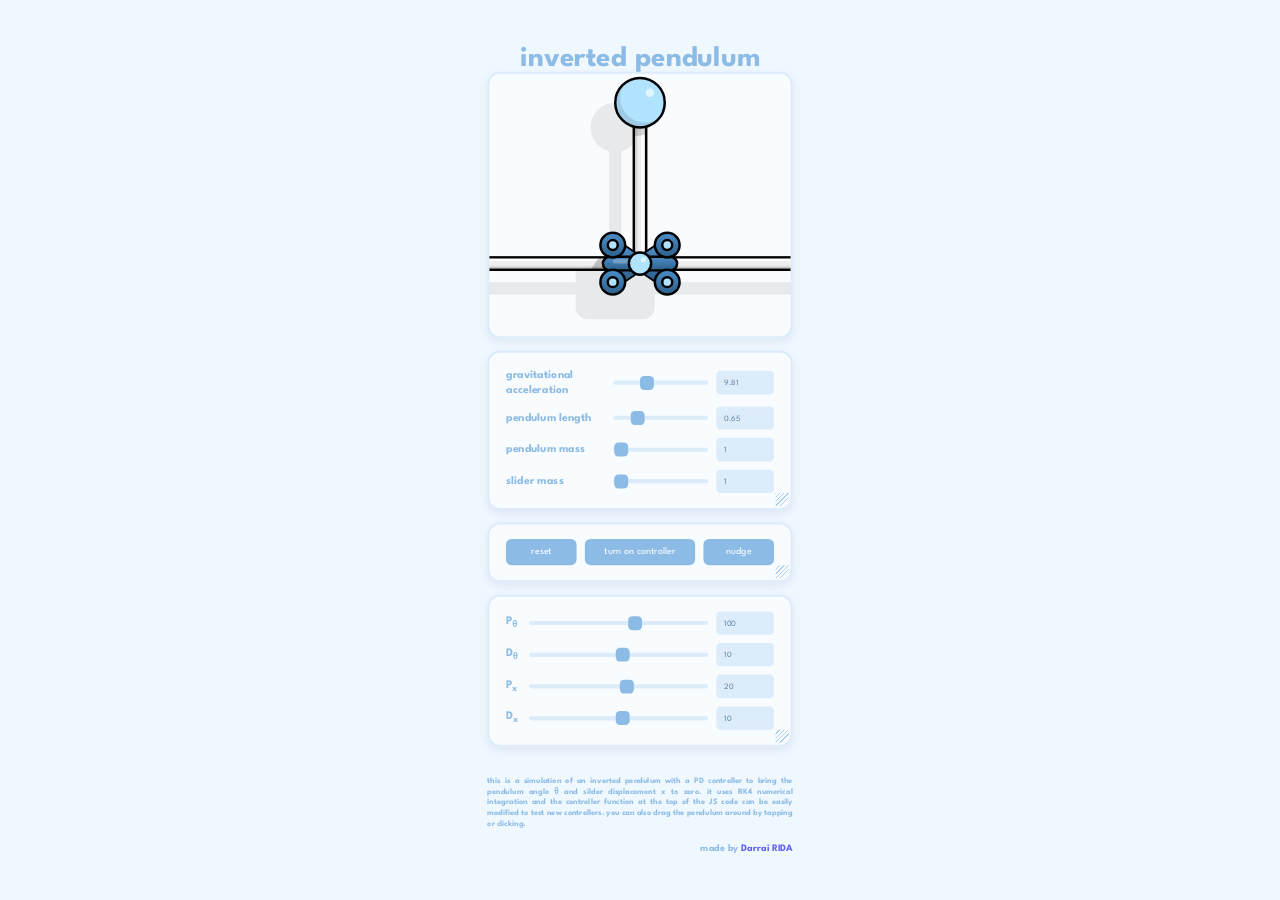
==== inverted-pendulum.html @ f6ae5014 "Redesign cart with four wheels and X frame" ====
<!DOCTYPE HTML>

<html>

<head>
    <link rel="preconnect" href="https://fonts.gstatic.com">
    <link href="https://fonts.googleapis.com/css2?family=Spartan:wght@500&display=swap" rel="stylesheet">
    <link href="inverted-pendulum.css" rel="stylesheet">
</head>

<body>

<div id="background">

    <div id="container">
        
        <h1 id="title"> inverted pendulum </h1>
        
        <div class="control-frame" id="upper-frame">

            <div class="frame-content">

                <div id="upper-sliders"> 
            
                    <p class="left"> gravitational acceleration </p>
                    <input id="g-slider" class="middle" type="range" min="-10" max="50" value="9.81" step="0.01"> </input>
                    <input id="g-input"  type="number" class="right number" step="0.01" value="9.81"> </input>
            
                    <p class="left"> pendulum length </p>
                    <input id="pendulum-length-slider" class="middle" type="range" min="0.01" max="3" value="0.65" step="0.01"> </input>
                    <input id="pendulum-length-input"  type="number" class="right number" step="0.01" value="0.65"> </input>

                    <p class="left"> pendulum mass </p>
                    <input id="pendulum-mass-slider" class="middle" type="range" min="0.01" max="100" value="1" step="0.01"> </input>
                    <input id="pendulum-mass-input"  type="number" class="right number" step="0.01" value="1"> </input>

                    <p class="left"> slider mass </p>
                    <input id="slider-mass-slider" class="middle" type="range" min="0.01" max="100" value="1" step="0.01"> </input>
                    <input id="slider-mass-input"  type="number" class="right number" step="0.01" value="1"> </input>
                    
                    
                </div>

            </div>

            <div class="resize-handle"></div>

        </div>
        
        <div class="control-frame" id="buttons-frame">

            <div class="frame-content">

                <div id="buttons">
                    <button id="reset"> reset </button>
                    <button id="toggle-controller"> turn on controller </button>
                    <button id="nudge"> nudge </button>
                </div>

            </div>

            <div class="resize-handle"></div>

        </div>
        
        <div class="control-frame" id="lower-frame">
            
            <div class="frame-content">

                <div id="lower-sliders">
                
                    <p class="left"> P<sub>θ</sub> </p>
                    <input id="ptheta-slider" type="range" class="middle" min="-500" max="500" value="100" step="1"> </input>
                    <input id="ptheta-input"  type="number" class="right number" step="1" value="100"> </input>
                    
                    <p class="left"> D<sub>θ</sub> </p>
                    <input id="dtheta-slider" type="range" class="middle" min="-200" max="200" value="10" step="1"> </input>
                    <input id="dtheta-input"  type="number" class="right number" step="1" value="10"> </input>
                    
                    <p class="left"> P<sub>x</sub> </p>
                    <input id="px-slider" type="range" class="middle" min="-200" max="200" value="20" step="1"> </input>
                    <input id="px-input"  type="number" class="right number" step="1" value="20"> </input>
                    
                    <p class="left"> D<sub>x</sub> </p>
                    <input id="dx-slider" type="range" class="middle" min="-200" max="200" value="10" step="1"> </input>
                    <input id="dx-input"  type="number" class="right number" step="1" value="10"> </input>
                </div>

            </div>

            <div class="resize-handle"></div>

        </div>

        <p style="margin-top: 2rem; font-size: 1rem;"> this is a simulation of an inverted pendulum with a PD controller to bring the pendulum angle θ and silder displacement x to zero. it uses RK4 numerical integration and the controller function at the top of the JS code can be easily modified to test new controllers. you can also drag the pendulum around by tapping or clicking. </p>

        <p id="bottom-text"> made by <a href="https://github.com/RidaDarrai" target="_blank"> Darrai RIDA </a> </p>

        <div class="control-frame" id="scene-frame">

            <div class="frame-content scene-content">
        <svg width="100" height="100" viewbox="-50 -40 100 50" id="shadow" xmlns="http://www.w3.org/2000/svg" style="pointer-events: none">
            
            <mask id="pendulum-shadow">
                <rect class="pole" x="-12.5" y="-55" width="5" height="65" style="fill: white; stroke: none" transform-origin="-10 10" />
                <circle class="top-circle" cx="-10" cy="10" r="10" style="fill: white; stroke: none" />
                <rect class="slider" x="-26" y="-2.5" width="32" height="25" rx="5" style="fill: white; stroke: none" />
                <rect x="-110" y="7.5" width="200" height="5" style="fill: white; stroke: none" />
            </mask>
            
            <rect x="-300" y="-300" width="600" height="600" mask="url(#pendulum-shadow)" style="stroke: none; fill: rgba(0, 0, 0, 0.07)" />
            
            
        </svg>
           
        <svg width="100" height="100" viewbox="-50 -40 100 50" id="pendulum" xmlns="http://www.w3.org/2000/svg">

            <defs>
                <linearGradient id="slider-gradient" x1="0" y1="0" x2="0" y2="1">
                    <stop offset="0" stop-color="#4d8ec9" />
                    <stop offset="1" stop-color="#2d5f8a" />
                </linearGradient>
            </defs>

            <rect id="rail" x="-100" y="-2.5" width="200" height="5" />
            <line x1="-99.5" y1="-1.5" x2="99.5" y2="-1.5" style="stroke: white; pointer-events: none;" />
            <line x1="-100" y1="1.7" x2="100" y2="1.7" style="stroke: rgba(0, 0, 0, 0.15); pointer-events: none;" />
            
            <mask id="slider-rail-shadow">
                <polygon class="slider" points="-15,-2.5 -15,2.5 -20,2.5 -16.5,-2.5" style="fill: white; stroke: none" />
            </mask>
            
            <rect x="-100" y="-2.5" width="200" height="5" mask="url(#slider-rail-shadow)" style="fill: rgba(0, 0, 0, 0.2); stroke: none; pointer-events: none;" />
            

            <rect class="pole" x="-2.5" y="-65" width="5" height="65" />
            <line class="pole" x1="1" y1="-64" x2="1" y2="0" style="stroke: white" />
            <line class="pole" x1="-1.5" y1="-64" x2="-1.5" y2="0" style="stroke: rgba(0, 0, 0, 0.1);" />

            <clipPath id="pole-shadow-clip">
                <rect class="pole" x="-2.5" y="-70" width="5" height="70" style="fill: black;" />
            </clipPath>


            <mask id="top-circle-shadow">
                <circle cx="0" cy="0" r="10" style="stroke: none; fill: white;" />
                <circle cx="2" cy="-2" r="10" style="stroke: none; fill: black;" />
            </mask>

            <mask id="top-circle-pole-shadow-mask">
                <circle class="top-circle" cx="-1.5" cy="2.5" r="11" style="stroke: none; fill: white;" />
            </mask>

            <rect x="-200" y="-200" width="400" height="400" mask="url(#top-circle-pole-shadow-mask)" clip-path="url(#pole-shadow-clip)" style="fill: rgba(0, 0, 0, 0.15); stroke: none" />

            <circle class="top-circle" id="drag-target" cx="0" cy="0" r="20" style="fill: transparent; stroke: none;" />
            <circle class="top-circle" cx="0" cy="0" r="10" style="fill: #b0e4fE" />
            <circle class="top-circle" cx="4" cy="-4" r="1.7" style="fill: rgba(255, 255, 255, 0.6); stroke: none" />
            <circle class="top-circle" cx="0" cy="0" r="10.5" mask="url(#top-circle-shadow)" style="fill: rgba(0, 0, 0, 0.1)" />


            <mask id="slider-pole-shadow-mask">
                <rect class="slider" x="-18.5" y="-5" width="34.7" height="20" rx="5" style="fill: white; stroke: none" />
            </mask>

            <rect x="-100" y="-100" width="200" height="200" mask="url(#slider-pole-shadow-mask)" clip-path="url(#pole-shadow-clip)" style="fill: rgba(0, 0, 0, 0.15); stroke: none" />
            <g class="slider">

                <line x1="-11" y1="-7.5" x2="11" y2="7.5" style="stroke: black; stroke-width: 6; stroke-linecap: round" />
                <line x1="-11" y1="7.5" x2="11" y2="-7.5" style="stroke: black; stroke-width: 6; stroke-linecap: round" />
                <line x1="-11" y1="-7.5" x2="11" y2="7.5" style="stroke: url(#slider-gradient); stroke-width: 4.5; stroke-linecap: round" />
                <line x1="-11" y1="7.5" x2="11" y2="-7.5" style="stroke: url(#slider-gradient); stroke-width: 4.5; stroke-linecap: round" />

                <rect x="-15" y="-2.75" width="30" height="5.5" rx="2.75" style="fill: url(#slider-gradient); stroke: black" />
                <rect x="-11" y="-1.75" width="9" height="1.75" rx="0.875" style="fill: rgba(255, 255, 255, 0.25); stroke: none" />

                <circle cx="-11" cy="-7.5" r="5" style="fill: url(#slider-gradient); stroke: black" />
                <circle cx="-11" cy="-7.5" r="2" style="fill: #b0e4fE; stroke: black" />
                <circle cx="11" cy="-7.5" r="5" style="fill: url(#slider-gradient); stroke: black" />
                <circle cx="11" cy="-7.5" r="2" style="fill: #b0e4fE; stroke: black" />
                <circle cx="-11" cy="7.5" r="5" style="fill: url(#slider-gradient); stroke: black" />
                <circle cx="-11" cy="7.5" r="2" style="fill: #b0e4fE; stroke: black" />
                <circle cx="11" cy="7.5" r="5" style="fill: url(#slider-gradient); stroke: black" />
                <circle cx="11" cy="7.5" r="2" style="fill: #b0e4fE; stroke: black" />

                <circle cx="0" cy="0" r="4.5" style="fill: #b0e4fE; stroke: black" />
                <circle cx="1.4" cy="-1.6" r="1.1" style="fill: rgba(255, 255, 255, 0.6); stroke: none" />

            </g>

        </svg>

            </div>

        </div>

    </div>
</div>

<script type="text/javascript" src="inverted-pendulum.js"> </script>

</body>
</html>
---- inverted-pendulum.css ----
* {
    margin: 0;
    padding: 0;
    font-family: 'Spartan', sans-serif;
    user-select: none;
    box-sizing: border-box;
    touch-action: none;
    -webkit-tap-highlight-color: rgba(0, 0, 0, 0);
}

body {
    display: grid;
}

#background {
    display: grid;
    background-color: AliceBlue;
    width: 100vw;
    height: 100vh;
    overflow: hidden;
    justify-self: center;
    align-self: center;
    justify-content: center;
    align-content: center;
}

#container {
    justify-self: center;
    align-self: center;
    width: 37rem;
    height: min-content;
    display: grid;
    transform: scale(1);
}

#title {
    grid-row: 1;
    grid-column: 1;
    justify-self: center;
    font-size: 3.5rem;
    white-space: nowrap;
    color: #8CBCE5;
}

#buttons {
    display: grid;
    width: 100%;
    justify-self: stretch;
    grid-template-columns: auto auto auto;
    grid-gap: 1rem;
    white-space: nowrap;
}

button {
    min-width: 6rem;
    font-size: 1.2rem;
    color: white;
    background-color: #8CBCE5;
    padding: 0.8rem;
    border-radius: 0.7rem;
    border: none;
    cursor: pointer;
    border: 0.25rem solid #8CBCE5;
}

button:hover {
    border: 0.25rem solid #7ea9ce;
}

button:active {
    background: #6387A7;
}

button:focus {
    outline: none;
    border: 0.25rem solid #6387A7;
}

#upper-sliders {
    width: 100%;
    display: grid;
    grid-gap: 1rem;
    grid-template-columns: 12rem auto 7rem;
    align-items: center;
}

#lower-sliders {
    width: 100%;
    display: grid;
    grid-gap: 1rem;
    grid-template-columns: 1.8rem auto 7rem;
    align-items: center;
}

.control-frame {
    background-color: rgba(255, 255, 255, 0.65);
    border: 0.25rem solid #DDECFB;
    border-radius: 1.5rem;
    margin-bottom: 1.5rem;
    box-shadow: 0 0.4rem 1.2rem rgba(99, 135, 167, 0.15);
    position: relative;
    z-index: 1;
    cursor: grab;
    transform: translate(0px, 0px);
    overflow: hidden;
    min-width: 18rem;
    min-height: 5rem;
    display: flex;
    align-items: center;
    justify-content: center;
}

.frame-content {
    flex: 0 0 auto;
    width: 36.5rem;
    padding: 1.8rem 2rem;
    transform-origin: center center;
}

#scene-frame {
    grid-row: 2;
}

.scene-content {
    display: grid;
    padding-top: 7rem;
}

.control-frame.dragging {
    cursor: grabbing;
    z-index: 100;
    box-shadow: 0 1rem 2.5rem rgba(99, 135, 167, 0.3);
}

#buttons-frame {
    min-width: 26rem;
}

.resize-handle {
    position: absolute;
    right: 3px;
    bottom: 3px;
    width: 1.6rem;
    height: 1.6rem;
    border-bottom-right-radius: 1.35rem;
    cursor: nwse-resize;
    touch-action: none;
    z-index: 5;
    opacity: 0.7;
    background-image: repeating-linear-gradient(
        -45deg,
        #8CBCE5 0, #8CBCE5 2px,
        transparent 2px, transparent 6px
    );
}

.resize-handle:hover {
    opacity: 1;
}

#lower-sliders .left,
#upper-sliders .left {
    grid-column: 1;
}

#lower-sliders .middle,
#upper-sliders .middle {
    grid-column: 2;
    min-width: 1rem;
}

#lower-sliders .right,
#upper-sliders .right {
    grid-column: 3;
}

p {
    font-size: 1.4rem;
    font-weight: bold;
    color: #8CBCE5;
    text-align: justify;
    line-height: 1.32;
}

input[type="number"] {
    font-size: 1rem;
    padding: 0.8rem 0.7rem 0.6rem 0.7rem;
    border-radius: 0.5rem;
    text-align: left;
    background-color: #DDECFB;
    border: 0.25rem solid #DDECFB;
    color: #6387A7;
}

input[type="number"]:hover {
    border: 0.25rem solid #C9DFF4;
}

input[type="number"]:focus {
    outline: none;
    border: 0.25rem solid #8AB1D6;
}

#bottom-text {
    margin-top: 1.5rem;
    justify-self: right;
    font-size: 1.2rem;
}

a {
    text-decoration: none;
    opacity: 0.6;
}

input[type=range] {
    -webkit-appearance: none; /* Hides the slider so that custom slider can be made */
    width: 100%; /* Specific width is required for Firefox. */
    background: transparent; /* Otherwise white in Chrome */
    height: 1.5rem;
    box-shadow: none;
}

input[type=range]::-webkit-slider-thumb {
    -webkit-appearance: none;
}

input[type=range]:focus {
    outline: none;
}

input[type=range]::-ms-track {
    width: 100%;
    cursor: pointer;

    /* Hides the slider so custom styles can be added */
    background: transparent; 
    border-color: transparent;
    color: transparent;
}

/* Special styling for WebKit/Blink */
input[type=range]::-webkit-slider-thumb {
    -webkit-appearance: none;
    height: 1.7rem;
    width: 1.7rem;
    border-radius: 0.5rem;
    background-color: #8CBCE5;
    cursor: pointer;
    margin-top: -0.6rem; /* You need to specify a margin in Chrome, but in Firefox and IE it is automatic */
}
   
input[type=range]:hover::-webkit-slider-thumb {
    border: 0.25rem solid rgba(0, 0, 0, 0.1);
}

input[type=range]:focus::-webkit-slider-thumb {
    border: 0.25rem solid #6387A7;
}

input[type=range]::-webkit-slider-runnable-track {
  width: 100%;
  height: 0.5rem;
  cursor: pointer;
  background-color: #DDECFB;
  border-radius: 0.5rem;
}

/* All the same stuff for Firefox */
input[type=range]::-moz-range-thumb {    
    height: 1.2rem;
    width: 1.2rem;
    border-radius: 0.5rem;
    background-color: #8CBCE5;
    cursor: pointer;
    border: 0.25rem solid #8CBCE5;
    box-shadow: none;
}
   
input[type=range]:hover::-moz-range-thumb {
    border: 0.25rem solid rgba(0, 0, 0, 0.1);
}

input[type=range]:focus::-moz-range-thumb {
    border: 0.25rem solid #6387A7;
}

input[type=range]::-moz-range-track {
    width: 100%;
    height: 0.5rem;
    cursor: pointer;
    background-color: #DDECFB;
    border-radius: 0.5rem;
    box-shadow: none;
}

svg {
    justify-self: center;
    grid-column: 1;
    grid-row: 1;
    width: 30rem;
    height: 23rem;
    overflow: visible;
    pointer-events: none;
}

svg * {
    fill: #eee;
    stroke-width: 1;
    stroke: black;
}

.top-circle {
    transform: translateX( 0px ) translateY( -65px );
}

#drag-target {
    pointer-events: auto;
}
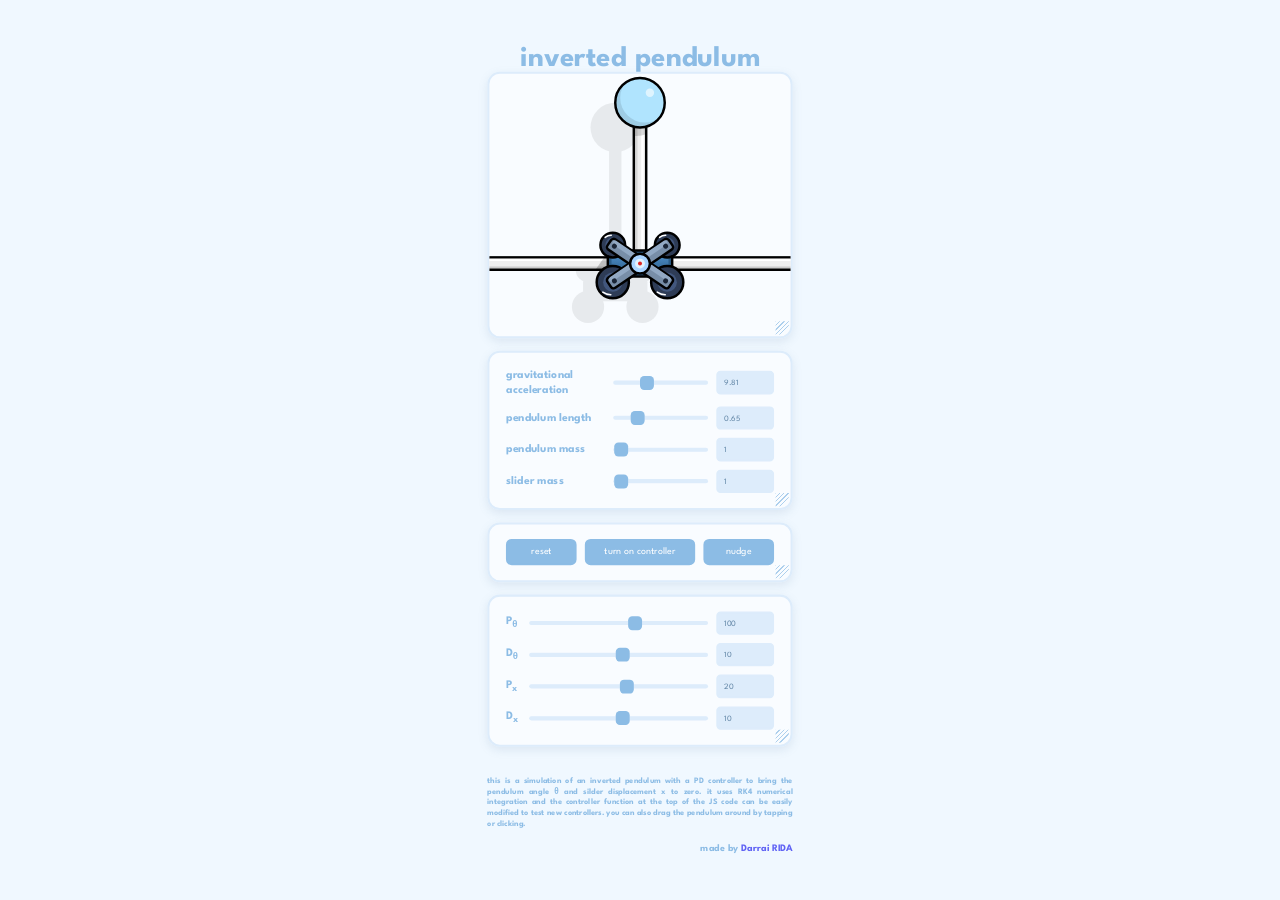
==== commit b8864af5: "Fix scene card shadows and enlarge bottom wheels" ====
--- a/inverted-pendulum.html
+++ b/inverted-pendulum.html
@@ -104,8 +104,11 @@
             <mask id="pendulum-shadow">
                 <rect class="pole" x="-12.5" y="-55" width="5" height="65" style="fill: white; stroke: none" transform-origin="-10 10" />
                 <circle class="top-circle" cx="-10" cy="10" r="10" style="fill: white; stroke: none" />
-                <rect class="slider" x="-26" y="-2.5" width="32" height="25" rx="5" style="fill: white; stroke: none" />
-                <rect x="-110" y="7.5" width="200" height="5" style="fill: white; stroke: none" />
+                <rect class="slider" x="-23" y="4.75" width="26" height="10.5" rx="2.75" style="fill: white; stroke: none" />
+                <circle class="slider" cx="-21" cy="2.5" r="5" style="fill: white; stroke: none" />
+                <circle class="slider" cx="1" cy="2.5" r="5" style="fill: white; stroke: none" />
+                <circle class="slider" cx="-21" cy="17.5" r="6.5" style="fill: white; stroke: none" />
+                <circle class="slider" cx="1" cy="17.5" r="6.5" style="fill: white; stroke: none" />
             </mask>
             
             <rect x="-300" y="-300" width="600" height="600" mask="url(#pendulum-shadow)" style="stroke: none; fill: rgba(0, 0, 0, 0.07)" />
@@ -127,7 +130,7 @@
             <line x1="-100" y1="1.7" x2="100" y2="1.7" style="stroke: rgba(0, 0, 0, 0.15); pointer-events: none;" />
             
             <mask id="slider-rail-shadow">
-                <polygon class="slider" points="-15,-2.5 -15,2.5 -20,2.5 -16.5,-2.5" style="fill: white; stroke: none" />
+                <polygon class="slider" points="-13,-2.5 -13,2.5 -18,2.5 -14.5,-2.5" style="fill: white; stroke: none" />
             </mask>
             
             <rect x="-100" y="-2.5" width="200" height="5" mask="url(#slider-rail-shadow)" style="fill: rgba(0, 0, 0, 0.2); stroke: none; pointer-events: none;" />
@@ -166,31 +169,58 @@
             <rect x="-100" y="-100" width="200" height="200" mask="url(#slider-pole-shadow-mask)" clip-path="url(#pole-shadow-clip)" style="fill: rgba(0, 0, 0, 0.15); stroke: none" />
             <g class="slider">
 
-                <line x1="-11" y1="-7.5" x2="11" y2="7.5" style="stroke: black; stroke-width: 6; stroke-linecap: round" />
-                <line x1="-11" y1="7.5" x2="11" y2="-7.5" style="stroke: black; stroke-width: 6; stroke-linecap: round" />
-                <line x1="-11" y1="-7.5" x2="11" y2="7.5" style="stroke: url(#slider-gradient); stroke-width: 4.5; stroke-linecap: round" />
-                <line x1="-11" y1="7.5" x2="11" y2="-7.5" style="stroke: url(#slider-gradient); stroke-width: 4.5; stroke-linecap: round" />
-
-                <rect x="-15" y="-2.75" width="30" height="5.5" rx="2.75" style="fill: url(#slider-gradient); stroke: black" />
-                <rect x="-11" y="-1.75" width="9" height="1.75" rx="0.875" style="fill: rgba(255, 255, 255, 0.25); stroke: none" />
-
-                <circle cx="-11" cy="-7.5" r="5" style="fill: url(#slider-gradient); stroke: black" />
-                <circle cx="-11" cy="-7.5" r="2" style="fill: #b0e4fE; stroke: black" />
-                <circle cx="11" cy="-7.5" r="5" style="fill: url(#slider-gradient); stroke: black" />
-                <circle cx="11" cy="-7.5" r="2" style="fill: #b0e4fE; stroke: black" />
-                <circle cx="-11" cy="7.5" r="5" style="fill: url(#slider-gradient); stroke: black" />
-                <circle cx="-11" cy="7.5" r="2" style="fill: #b0e4fE; stroke: black" />
-                <circle cx="11" cy="7.5" r="5" style="fill: url(#slider-gradient); stroke: black" />
-                <circle cx="11" cy="7.5" r="2" style="fill: #b0e4fE; stroke: black" />
-
-                <circle cx="0" cy="0" r="4.5" style="fill: #b0e4fE; stroke: black" />
-                <circle cx="1.4" cy="-1.6" r="1.1" style="fill: rgba(255, 255, 255, 0.6); stroke: none" />
+                <rect x="-13" y="-5.25" width="26" height="10.5" rx="2.75" style="fill: #2d5f8a; stroke: black" />
+                <rect x="-11.5" y="-3.7" width="23" height="7.4" rx="1.5" style="fill: url(#slider-gradient); stroke: none" />
+
+                <g transform="translate(-11, -7.5)">
+                    <circle r="5" style="fill: #2E3C56; stroke: black" />
+                    <circle r="3" style="fill: #42577D; stroke: none" />
+                    <circle r="1" style="fill: #111827; stroke: none" />
+                    <path d="M -3.1 -3.1 A 4.2 4.2 0 0 1 -0.6 -3.9" style="fill: none; stroke: white; stroke-width: 0.6; stroke-linecap: round" />
+                </g>
+                <g transform="translate(11, -7.5)">
+                    <circle r="5" style="fill: #2E3C56; stroke: black" />
+                    <circle r="3" style="fill: #42577D; stroke: none" />
+                    <circle r="1" style="fill: #111827; stroke: none" />
+                    <path d="M -3.1 -3.1 A 4.2 4.2 0 0 1 -0.6 -3.9" style="fill: none; stroke: white; stroke-width: 0.6; stroke-linecap: round" />
+                </g>
+                <g transform="translate(-11, 7.5)">
+                    <circle r="6.5" style="fill: #2E3C56; stroke: black" />
+                    <circle r="3.9" style="fill: #42577D; stroke: none" />
+                    <circle r="1.3" style="fill: #111827; stroke: none" />
+                    <path d="M -4.03 4.03 A 5.46 5.46 0 0 0 -0.78 5.07" style="fill: none; stroke: white; stroke-width: 0.6; stroke-linecap: round" />
+                </g>
+                <g transform="translate(11, 7.5)">
+                    <circle r="6.5" style="fill: #2E3C56; stroke: black" />
+                    <circle r="3.9" style="fill: #42577D; stroke: none" />
+                    <circle r="1.3" style="fill: #111827; stroke: none" />
+                    <path d="M -4.03 4.03 A 5.46 5.46 0 0 0 -0.78 5.07" style="fill: none; stroke: white; stroke-width: 0.6; stroke-linecap: round" />
+                </g>
+
+                <g transform="rotate(34.1)">
+                    <rect x="-15" y="-2.5" width="30" height="5" rx="1.25" style="fill: #788EA8; stroke: black" />
+                    <rect x="-14" y="-2.25" width="28" height="2" rx="1" style="fill: #92A9C4; stroke: none" />
+                    <circle cx="-12.5" r="1" style="fill: #1A2536; stroke: none" />
+                    <circle cx="12.5" r="1" style="fill: #1A2536; stroke: none" />
+                </g>
+                <g transform="rotate(-34.1)">
+                    <rect x="-15" y="-2.5" width="30" height="5" rx="1.25" style="fill: #788EA8; stroke: black" />
+                    <rect x="-14" y="-2.25" width="28" height="2" rx="1" style="fill: #92A9C4; stroke: none" />
+                    <circle cx="-12.5" r="1" style="fill: #1A2536; stroke: none" />
+                    <circle cx="12.5" r="1" style="fill: #1A2536; stroke: none" />
+                </g>
+
+                <circle r="4" style="fill: #A8D3FF; stroke: black" />
+                <circle r="2" style="fill: #E0F2FE; stroke: none" />
+                <circle r="0.8" style="fill: #DC2626; stroke: none" />
 
             </g>
 
         </svg>
 
             </div>
+
+            <div class="resize-handle"></div>
 
         </div>
 
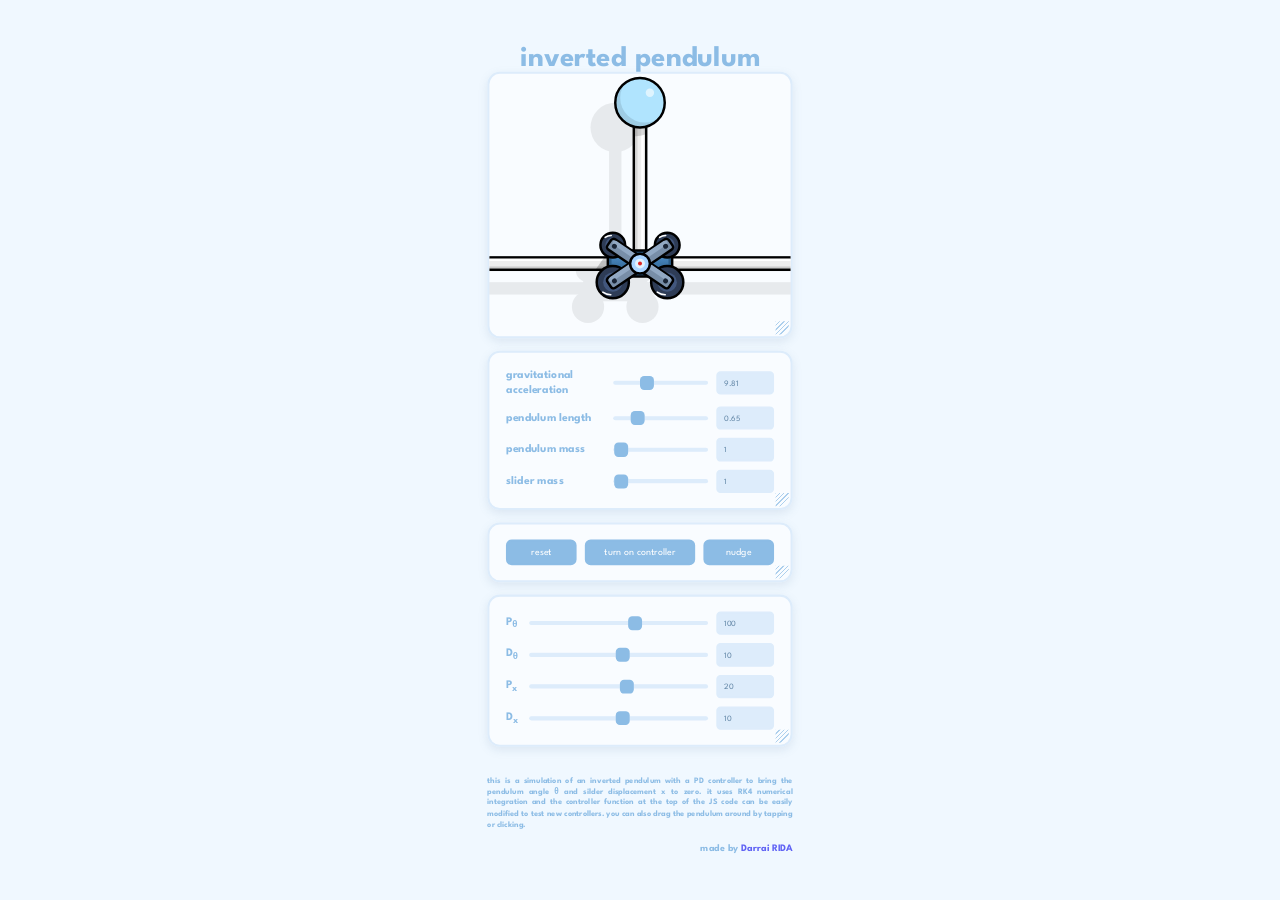
==== commit 0f545918: "Add rail shadow and decouple panels so they resize from center independently" ====
--- a/inverted-pendulum.html
+++ b/inverted-pendulum.html
@@ -109,6 +109,7 @@
                 <circle class="slider" cx="1" cy="2.5" r="5" style="fill: white; stroke: none" />
                 <circle class="slider" cx="-21" cy="17.5" r="6.5" style="fill: white; stroke: none" />
                 <circle class="slider" cx="1" cy="17.5" r="6.5" style="fill: white; stroke: none" />
+                <rect class="rail" x="-110" y="7.5" width="200" height="5" style="fill: white; stroke: none" />
             </mask>
             
             <rect x="-300" y="-300" width="600" height="600" mask="url(#pendulum-shadow)" style="stroke: none; fill: rgba(0, 0, 0, 0.07)" />
--- a/inverted-pendulum.css
+++ b/inverted-pendulum.css
@@ -28,8 +28,10 @@
     justify-self: center;
     align-self: center;
     width: 37rem;
+    grid-template-columns: 37rem;
     height: min-content;
     display: grid;
+    align-items: center;
     transform: scale(1);
 }
 
@@ -108,6 +110,7 @@
     display: flex;
     align-items: center;
     justify-content: center;
+    justify-self: center;
 }
 
 .frame-content {
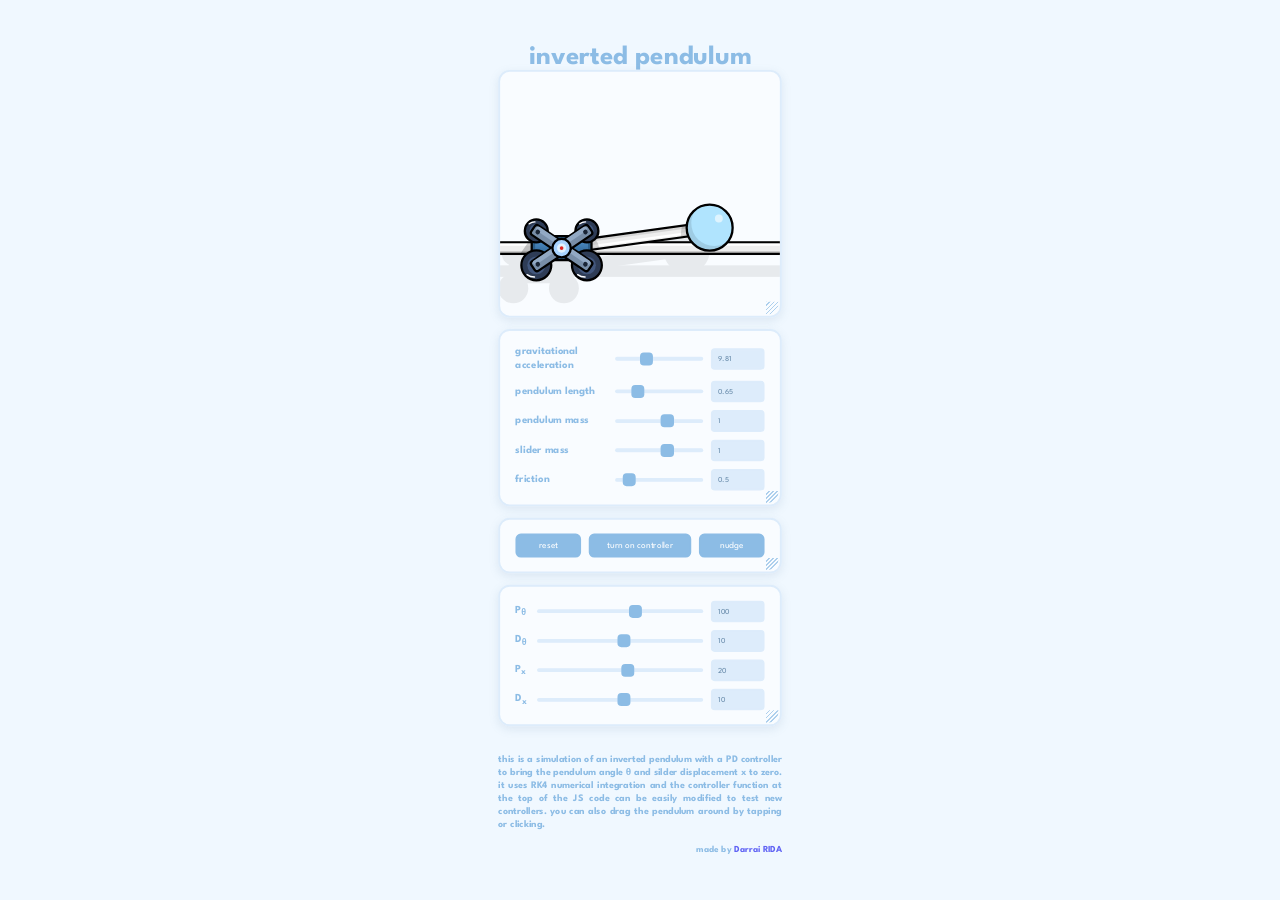
==== commit 8ff54f62: "Add friction slider with passive pendulum and cart damping" ====
--- a/inverted-pendulum.html
+++ b/inverted-pendulum.html
@@ -37,6 +37,10 @@
                     <p class="left"> slider mass </p>
                     <input id="slider-mass-slider" class="middle" type="range" min="0.01" max="100" value="1" step="0.01"> </input>
                     <input id="slider-mass-input"  type="number" class="right number" step="0.01" value="1"> </input>
+
+                    <p class="left"> friction </p>
+                    <input id="friction-slider" class="middle" type="range" min="0" max="5" value="0.5" step="0.01"> </input>
+                    <input id="friction-input"  type="number" class="right number" step="0.01" value="0.5"> </input>
                     
                     
                 </div>
@@ -92,7 +96,7 @@
 
         </div>
 
-        <p style="margin-top: 2rem; font-size: 1rem;"> this is a simulation of an inverted pendulum with a PD controller to bring the pendulum angle θ and silder displacement x to zero. it uses RK4 numerical integration and the controller function at the top of the JS code can be easily modified to test new controllers. you can also drag the pendulum around by tapping or clicking. </p>
+        <p style="margin-top: 2rem; font-size: 1.3rem;"> this is a simulation of an inverted pendulum with a PD controller to bring the pendulum angle θ and silder displacement x to zero. it uses RK4 numerical integration and the controller function at the top of the JS code can be easily modified to test new controllers. you can also drag the pendulum around by tapping or clicking. </p>
 
         <p id="bottom-text"> made by <a href="https://github.com/RidaDarrai" target="_blank"> Darrai RIDA </a> </p>
 
@@ -221,6 +225,11 @@
 
             </div>
 
+            <div class="border-resize" data-edge="left"></div>
+            <div class="border-resize" data-edge="right"></div>
+            <div class="border-resize" data-edge="top"></div>
+            <div class="border-resize" data-edge="bottom"></div>
+
             <div class="resize-handle"></div>
 
         </div>
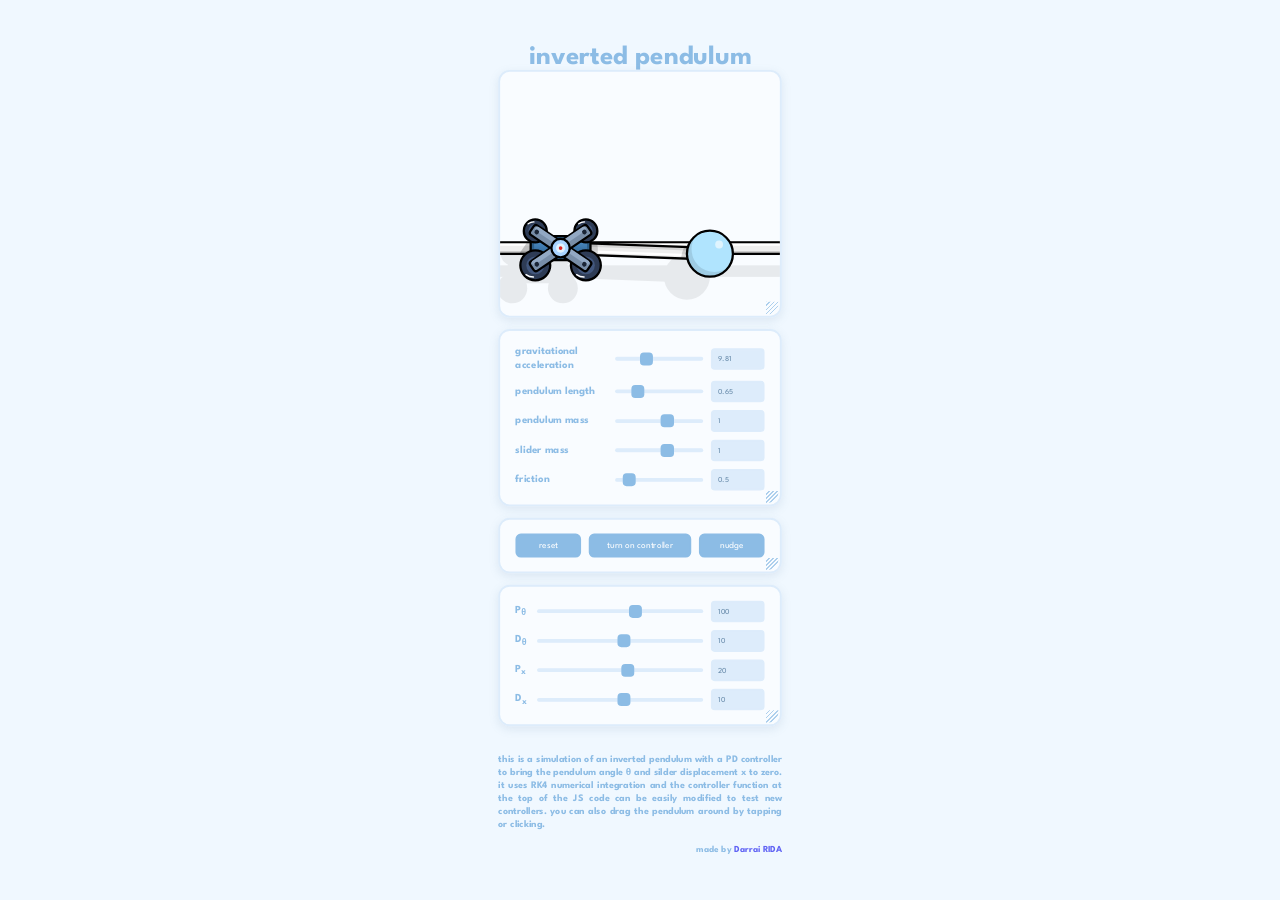
==== commit af70bc4a: "Add swing up and swing down controller modes" ====
--- a/inverted-pendulum.html
+++ b/inverted-pendulum.html
@@ -59,6 +59,8 @@
                     <button id="reset"> reset </button>
                     <button id="toggle-controller"> turn on controller </button>
                     <button id="nudge"> nudge </button>
+                    <button id="swing-up" class="swing-button"> swing up </button>
+                    <button id="swing-down" class="swing-button"> swing down </button>
                 </div>
 
             </div>
--- a/inverted-pendulum.css
+++ b/inverted-pendulum.css
@@ -51,6 +51,14 @@
     grid-template-columns: auto auto auto;
     grid-gap: 1rem;
     white-space: nowrap;
+}
+
+.swing-button {
+    display: none;
+}
+
+body.controller-on .swing-button {
+    display: inline-block;
 }
 
 button {
@@ -161,6 +169,34 @@
     opacity: 1;
 }
 
+.border-resize {
+    position: absolute;
+    z-index: 4;
+    touch-action: none;
+}
+
+.border-resize[data-edge="left"],
+.border-resize[data-edge="right"] {
+    top: 0;
+    bottom: 0;
+    width: 0.5rem;
+    cursor: ew-resize;
+}
+
+.border-resize[data-edge="left"]  { left: 0; }
+.border-resize[data-edge="right"] { right: 0; }
+
+.border-resize[data-edge="top"],
+.border-resize[data-edge="bottom"] {
+    left: 0;
+    right: 0;
+    height: 0.5rem;
+    cursor: ns-resize;
+}
+
+.border-resize[data-edge="top"]    { top: 0; }
+.border-resize[data-edge="bottom"] { bottom: 0; }
+
 #lower-sliders .left,
 #upper-sliders .left {
     grid-column: 1;
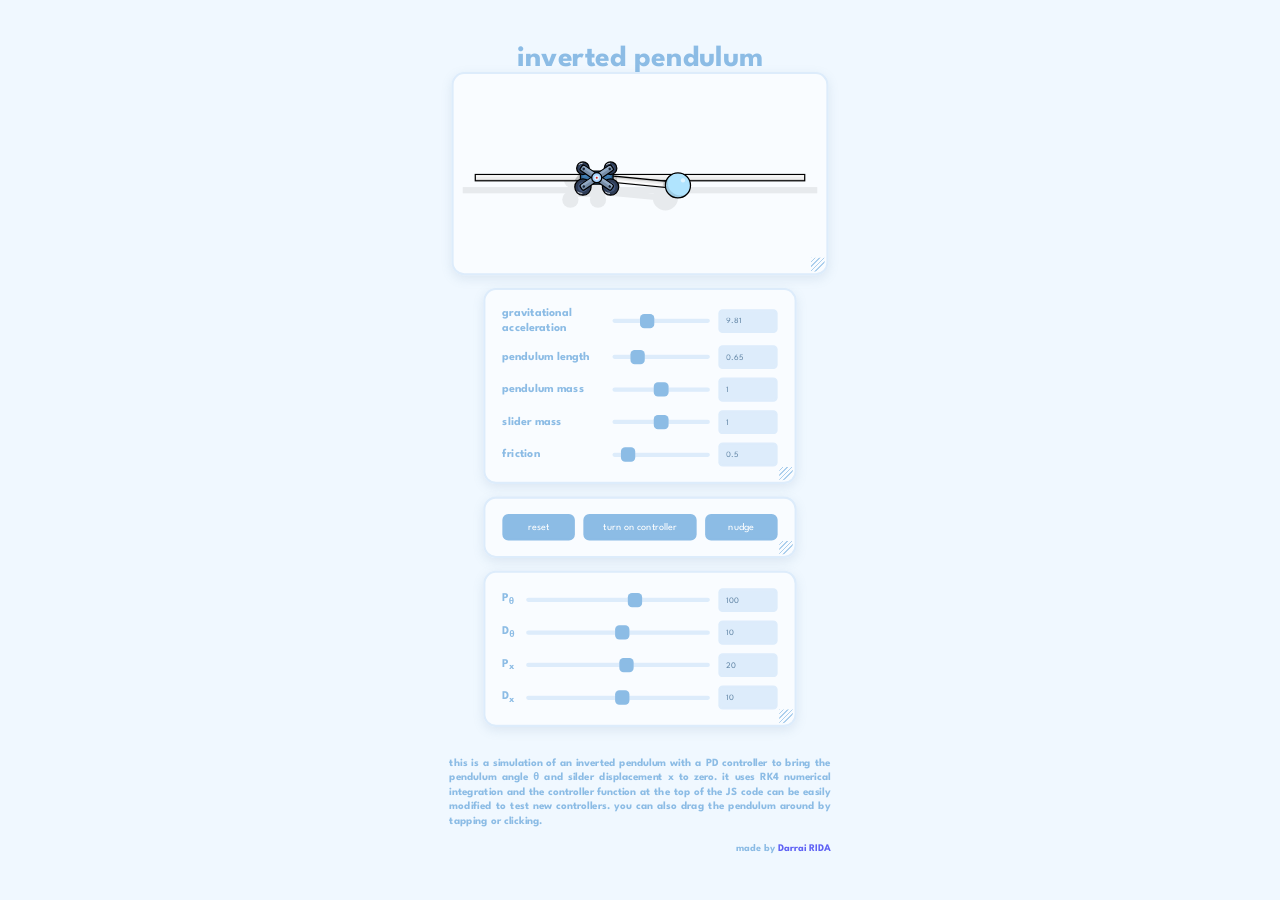
==== commit ee780cd4: "Retune swing up for zero rail touches and widen the track - Deep force cap, centering, coast/late da" ====
--- a/inverted-pendulum.html
+++ b/inverted-pendulum.html
@@ -105,7 +105,7 @@
         <div class="control-frame" id="scene-frame">
 
             <div class="frame-content scene-content">
-        <svg width="100" height="100" viewbox="-50 -40 100 50" id="shadow" xmlns="http://www.w3.org/2000/svg" style="pointer-events: none">
+        <svg width="100" height="100" viewbox="-135 -40 270 50" id="shadow" xmlns="http://www.w3.org/2000/svg" style="pointer-events: none">
             
             <mask id="pendulum-shadow">
                 <rect class="pole" x="-12.5" y="-55" width="5" height="65" style="fill: white; stroke: none" transform-origin="-10 10" />
@@ -115,7 +115,7 @@
                 <circle class="slider" cx="1" cy="2.5" r="5" style="fill: white; stroke: none" />
                 <circle class="slider" cx="-21" cy="17.5" r="6.5" style="fill: white; stroke: none" />
                 <circle class="slider" cx="1" cy="17.5" r="6.5" style="fill: white; stroke: none" />
-                <rect class="rail" x="-110" y="7.5" width="200" height="5" style="fill: white; stroke: none" />
+                <rect class="rail" x="-141.25" y="7.5" width="282.5" height="5" style="fill: white; stroke: none" />
             </mask>
             
             <rect x="-300" y="-300" width="600" height="600" mask="url(#pendulum-shadow)" style="stroke: none; fill: rgba(0, 0, 0, 0.07)" />
@@ -123,7 +123,7 @@
             
         </svg>
            
-        <svg width="100" height="100" viewbox="-50 -40 100 50" id="pendulum" xmlns="http://www.w3.org/2000/svg">
+        <svg width="100" height="100" viewbox="-135 -40 270 50" id="pendulum" xmlns="http://www.w3.org/2000/svg">
 
             <defs>
                 <linearGradient id="slider-gradient" x1="0" y1="0" x2="0" y2="1">
@@ -132,15 +132,15 @@
                 </linearGradient>
             </defs>
 
-            <rect id="rail" x="-100" y="-2.5" width="200" height="5" />
-            <line x1="-99.5" y1="-1.5" x2="99.5" y2="-1.5" style="stroke: white; pointer-events: none;" />
-            <line x1="-100" y1="1.7" x2="100" y2="1.7" style="stroke: rgba(0, 0, 0, 0.15); pointer-events: none;" />
+            <rect id="rail" x="-131.25" y="-2.5" width="262.5" height="5" />
+            <line x1="-130.75" y1="-1.5" x2="130.75" y2="-1.5" style="stroke: white; pointer-events: none;" />
+            <line x1="-131" y1="1.7" x2="131" y2="1.7" style="stroke: rgba(0, 0, 0, 0.15); pointer-events: none;" />
             
             <mask id="slider-rail-shadow">
                 <polygon class="slider" points="-13,-2.5 -13,2.5 -18,2.5 -14.5,-2.5" style="fill: white; stroke: none" />
             </mask>
             
-            <rect x="-100" y="-2.5" width="200" height="5" mask="url(#slider-rail-shadow)" style="fill: rgba(0, 0, 0, 0.2); stroke: none; pointer-events: none;" />
+            <rect x="-131.25" y="-2.5" width="262.5" height="5" mask="url(#slider-rail-shadow)" style="fill: rgba(0, 0, 0, 0.2); stroke: none; pointer-events: none;" />
             
 
             <rect class="pole" x="-2.5" y="-65" width="5" height="65" />
@@ -173,7 +173,7 @@
                 <rect class="slider" x="-18.5" y="-5" width="34.7" height="20" rx="5" style="fill: white; stroke: none" />
             </mask>
 
-            <rect x="-100" y="-100" width="200" height="200" mask="url(#slider-pole-shadow-mask)" clip-path="url(#pole-shadow-clip)" style="fill: rgba(0, 0, 0, 0.15); stroke: none" />
+            <rect x="-200" y="-200" width="400" height="400" mask="url(#slider-pole-shadow-mask)" clip-path="url(#pole-shadow-clip)" style="fill: rgba(0, 0, 0, 0.15); stroke: none" />
             <g class="slider">
 
                 <rect x="-13" y="-5.25" width="26" height="10.5" rx="2.75" style="fill: #2d5f8a; stroke: black" />
--- a/inverted-pendulum.css
+++ b/inverted-pendulum.css
@@ -27,8 +27,8 @@
 #container {
     justify-self: center;
     align-self: center;
-    width: 37rem;
-    grid-template-columns: 37rem;
+    width: 45rem;
+    grid-template-columns: 45rem;
     height: min-content;
     display: grid;
     align-items: center;
@@ -132,9 +132,14 @@
     grid-row: 2;
 }
 
+#scene-frame .frame-content {
+    width: 44rem;
+}
+
 .scene-content {
     display: grid;
-    padding-top: 7rem;
+    padding-top: 1rem;
+    padding-bottom: 4.5rem;
 }
 
 .control-frame.dragging {
@@ -336,8 +341,8 @@
     justify-self: center;
     grid-column: 1;
     grid-row: 1;
-    width: 30rem;
-    height: 23rem;
+    width: 100%;
+    height: 18rem;
     overflow: visible;
     pointer-events: none;
 }
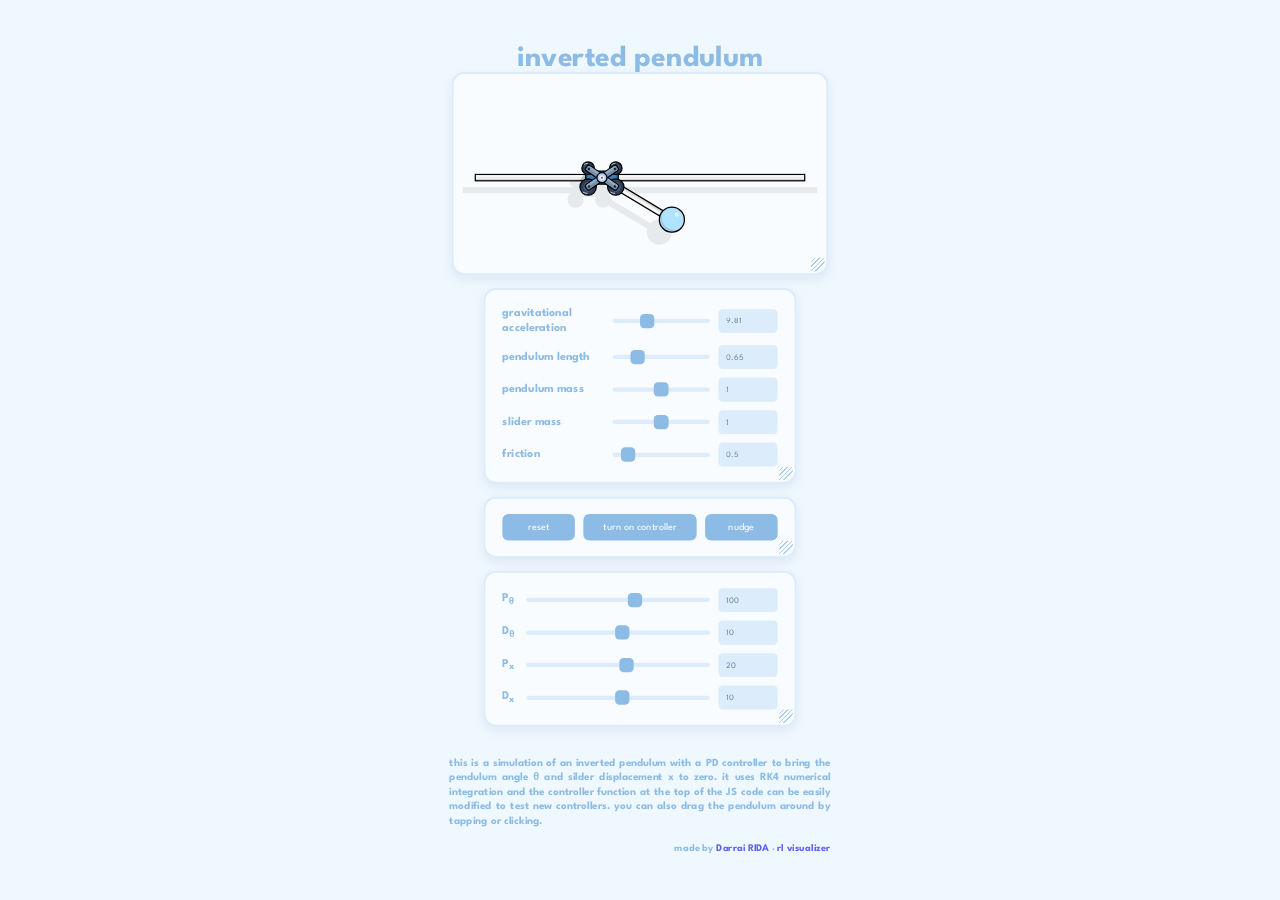
==== commit fe9b80ee: "feat(shell): rl visualizer page with panel mechanics and module stubs" ====
--- a/inverted-pendulum.html
+++ b/inverted-pendulum.html
@@ -100,7 +100,7 @@
 
         <p style="margin-top: 2rem; font-size: 1.3rem;"> this is a simulation of an inverted pendulum with a PD controller to bring the pendulum angle θ and silder displacement x to zero. it uses RK4 numerical integration and the controller function at the top of the JS code can be easily modified to test new controllers. you can also drag the pendulum around by tapping or clicking. </p>
 
-        <p id="bottom-text"> made by <a href="https://github.com/RidaDarrai" target="_blank"> Darrai RIDA </a> </p>
+        <p id="bottom-text"> made by <a href="https://github.com/RidaDarrai" target="_blank"> Darrai RIDA </a> &middot; <a href="rl-visualizer.html">rl visualizer</a> </p>
 
         <div class="control-frame" id="scene-frame">
 
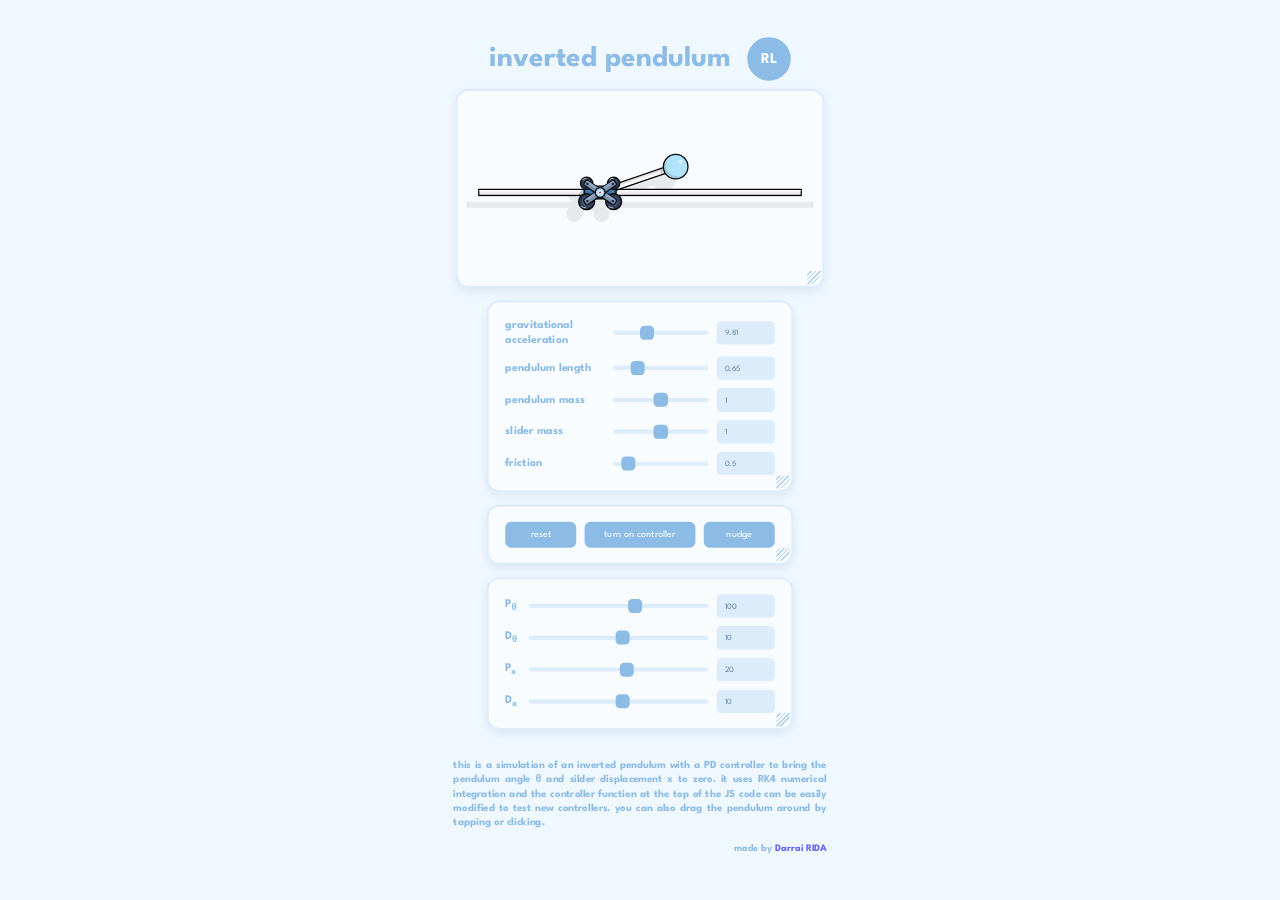
==== commit b9d8c873: "Add circular RL button beside the title" ====
--- a/inverted-pendulum.html
+++ b/inverted-pendulum.html
@@ -4,7 +4,7 @@
 
 <head>
     <link rel="preconnect" href="https://fonts.gstatic.com">
-    <link href="https://fonts.googleapis.com/css2?family=Spartan:wght@500&display=swap" rel="stylesheet">
+    <link href="https://fonts.googleapis.com/css2?family=Spartan:wght@500;700&display=swap" rel="stylesheet">
     <link href="inverted-pendulum.css" rel="stylesheet">
 </head>
 
@@ -14,7 +14,10 @@
 
     <div id="container">
         
-        <h1 id="title"> inverted pendulum </h1>
+        <div id="title-row">
+            <h1 id="title"> inverted pendulum </h1>
+            <a id="rl-button" href="rl-visualizer.html"> RL </a>
+        </div>
         
         <div class="control-frame" id="upper-frame">
 
@@ -100,7 +103,7 @@
 
         <p style="margin-top: 2rem; font-size: 1.3rem;"> this is a simulation of an inverted pendulum with a PD controller to bring the pendulum angle θ and silder displacement x to zero. it uses RK4 numerical integration and the controller function at the top of the JS code can be easily modified to test new controllers. you can also drag the pendulum around by tapping or clicking. </p>
 
-        <p id="bottom-text"> made by <a href="https://github.com/RidaDarrai" target="_blank"> Darrai RIDA </a> &middot; <a href="rl-visualizer.html">rl visualizer</a> </p>
+        <p id="bottom-text"> made by <a href="https://github.com/RidaDarrai" target="_blank"> Darrai RIDA </a> </p>
 
         <div class="control-frame" id="scene-frame">
 
--- a/inverted-pendulum.css
+++ b/inverted-pendulum.css
@@ -35,10 +35,17 @@
     transform: scale(1);
 }
 
-#title {
+#title-row {
     grid-row: 1;
     grid-column: 1;
     justify-self: center;
+    display: flex;
+    align-items: center;
+    gap: 2rem;
+    transform: translateY(-1rem);
+}
+
+#title {
     font-size: 3.5rem;
     white-space: nowrap;
     color: #8CBCE5;
@@ -61,7 +68,7 @@
     display: inline-block;
 }
 
-button {
+button, #rl-button {
     min-width: 6rem;
     font-size: 1.2rem;
     color: white;
@@ -73,15 +80,30 @@
     border: 0.25rem solid #8CBCE5;
 }
 
-button:hover {
+#rl-button {
+    display: inline-flex;
+    align-items: center;
+    justify-content: center;
+    width: 5.25rem;
+    height: 5.25rem;
+    min-width: 5.25rem;
+    padding: 0;
+    border-radius: 50%;
+    font-size: 1.8rem;
+    font-weight: 700;
+    opacity: 1;
+    text-decoration: none;
+}
+
+button:hover, #rl-button:hover {
     border: 0.25rem solid #7ea9ce;
 }
 
-button:active {
+button:active, #rl-button:active {
     background: #6387A7;
 }
 
-button:focus {
+button:focus, #rl-button:focus {
     outline: none;
     border: 0.25rem solid #6387A7;
 }
